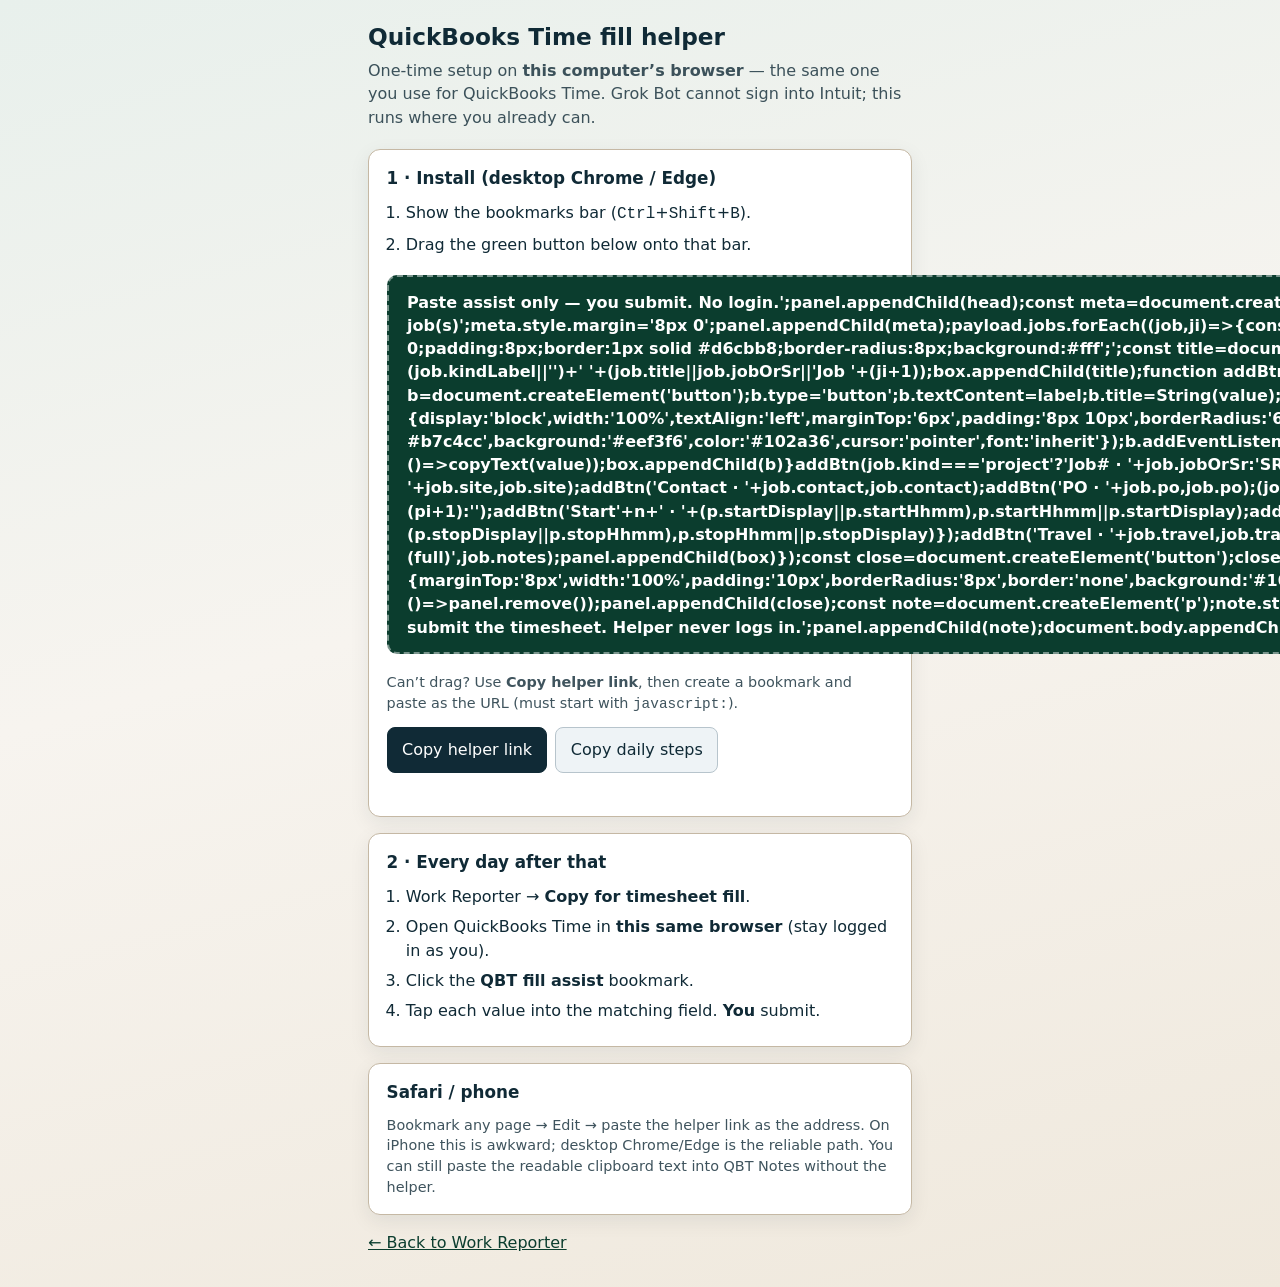
==== qbt-fill-setup.html @ 243ca481 "Deploy Work Reporter 2026-08-21-qbt-own-browser: own-browser QBT fill helper Co-authored-by: Cursor " ====
<!DOCTYPE html>
<html lang="en">
  <head>
    <meta charset="UTF-8" />
    <meta name="viewport" content="width=device-width, initial-scale=1" />
    <title>QBT fill helper — one-time setup</title>
    <style>
      :root {
        --navy: #102a36;
        --cream: #f7f4ef;
        --line: #c5b8a4;
        --green: #0b3d2e;
      }
      * {
        box-sizing: border-box;
      }
      body {
        margin: 0;
        font: 16px/1.45 system-ui, sans-serif;
        color: var(--navy);
        background: linear-gradient(165deg, #e8f0ec 0%, var(--cream) 45%, #efe8dc 100%);
        min-height: 100vh;
        padding: 1.25rem;
      }
      main {
        max-width: 34rem;
        margin: 0 auto;
      }
      h1 {
        font-size: 1.45rem;
        margin: 0 0 0.35rem;
      }
      .sub {
        opacity: 0.8;
        margin: 0 0 1.25rem;
      }
      .card {
        background: #fff;
        border: 1px solid var(--line);
        border-radius: 12px;
        padding: 1rem 1.1rem;
        margin-bottom: 1rem;
        box-shadow: 0 6px 20px rgba(16, 42, 54, 0.08);
      }
      .card h2 {
        font-size: 1.05rem;
        margin: 0 0 0.65rem;
      }
      ol {
        margin: 0;
        padding-left: 1.2rem;
      }
      li {
        margin-bottom: 0.45rem;
      }
      .drag {
        display: inline-flex;
        align-items: center;
        justify-content: center;
        margin: 0.75rem 0;
        padding: 0.85rem 1.15rem;
        background: var(--green);
        color: #fff;
        text-decoration: none;
        border-radius: 10px;
        font-weight: 600;
        border: 2px dashed rgba(255, 255, 255, 0.45);
        cursor: grab;
      }
      .drag:active {
        cursor: grabbing;
      }
      .hint {
        font-size: 0.9rem;
        opacity: 0.8;
        margin: 0.35rem 0 0;
      }
      button {
        font: inherit;
        padding: 0.65rem 0.9rem;
        border-radius: 8px;
        border: 1px solid #b7c4cc;
        background: #eef3f6;
        color: var(--navy);
        cursor: pointer;
      }
      button.primary {
        background: var(--navy);
        color: #fff;
        border-color: var(--navy);
      }
      .row {
        display: flex;
        flex-wrap: wrap;
        gap: 0.5rem;
        margin-top: 0.75rem;
      }
      #status {
        min-height: 1.3em;
        margin: 0.5rem 0 0;
        font-size: 0.95rem;
      }
      a.back {
        color: var(--green);
      }
    </style>
  </head>
  <body>
    <main>
      <h1>QuickBooks Time fill helper</h1>
      <p class="sub">
        One-time setup on <strong>this computer’s browser</strong> — the same one you use for
        QuickBooks Time. Grok Bot cannot sign into Intuit; this runs where you already can.
      </p>

      <section class="card">
        <h2>1 · Install (desktop Chrome / Edge)</h2>
        <ol>
          <li>Show the bookmarks bar (<kbd>Ctrl</kbd>+<kbd>Shift</kbd>+<kbd>B</kbd>).</li>
          <li>Drag the green button below onto that bar.</li>
        </ol>
        <!-- Bookmarklet: floating paste panel on QBT; no login, no auto-submit. -->
        <a
          class="drag"
          id="bookmarklet"
          href="javascript:(async function(){const START='=== CCI_QBT_FILL_V1 ===',END='=== END_CCI_QBT_FILL ===';function parseClipboard(text){const a=text.indexOf(START),b=text.indexOf(END);if(a<0||b<0||b<=a)return null;try{const data=JSON.parse(text.slice(a+START.length,b).trim());if(!data||data.v!==1||!Array.isArray(data.jobs))return null;return data}catch(e){return null}}function toast(msg){const t=document.createElement('div');t.textContent=msg;Object.assign(t.style,{position:'fixed',bottom:'16px',left:'50%',transform:'translateX(-50%)',zIndex:2147483647,background:'#102a36',color:'#fff',padding:'10px 14px',borderRadius:'8px',font:'14px/1.3 system-ui,sans-serif',maxWidth:'90vw'});document.body.appendChild(t);setTimeout(()=>t.remove(),2200)}async function copyText(value){const v=String(value??'');try{await navigator.clipboard.writeText(v)}catch(e){}const el=document.activeElement;if(el&&(el.tagName==='INPUT'||el.tagName==='TEXTAREA')&&!el.disabled&&!el.readOnly){el.focus();try{document.execCommand('selectAll',false);document.execCommand('insertText',false,v)}catch(e){el.value=v;el.dispatchEvent(new Event('input',{bubbles:true}));el.dispatchEvent(new Event('change',{bubbles:true}))}toast('Pasted into focused field');return}toast('Copied — tap a QBT field, then paste')}let text='';try{text=await navigator.clipboard.readText()}catch(e){alert('Clipboard blocked. In Work Reporter tap Copy for timesheet fill, then allow clipboard when prompted, or paste the block into this prompt.');text=window.prompt('Paste the CCI_QBT_FILL clipboard text here:','')||''}const payload=parseClipboard(text);if(!payload){alert('No CCI_QBT_FILL_V1 block found. In the PWA tap “Copy for timesheet fill”, then run this again.');return}const old=document.getElementById('cci-qbt-fill-panel');if(old)old.remove();const panel=document.createElement('div');panel.id='cci-qbt-fill-panel';Object.assign(panel.style,{position:'fixed',top:'12px',right:'12px',zIndex:2147483646,width:'min(360px, 92vw)',maxHeight:'80vh',overflow:'auto',background:'#f7f4ef',color:'#102a36',border:'1px solid #c5b8a4',borderRadius:'12px',boxShadow:'0 8px 28px rgba(16,42,54,.25)',font:'13px/1.35 system-ui,sans-serif',padding:'12px'});const head=document.createElement('div');head.innerHTML='<strong>CCI → QBT fill</strong><div style=\"opacity:.75;margin-top:4px\">Paste assist only — you submit. No login.</div>';panel.appendChild(head);const meta=document.createElement('p');meta.textContent=payload.dayLabel+' · '+payload.jobs.length+' job(s)';meta.style.margin='8px 0';panel.appendChild(meta);payload.jobs.forEach((job,ji)=>{const box=document.createElement('div');box.style.cssText='margin:10px 0;padding:8px;border:1px solid #d6cbb8;border-radius:8px;background:#fff';';const title=document.createElement('div');title.style.fontWeight='600';title.textContent=(job.kindLabel||'')+' '+(job.title||job.jobOrSr||'Job '+(ji+1));box.appendChild(title);function addBtn(label,value){if(value==null||String(value).trim()==='')return;const b=document.createElement('button');b.type='button';b.textContent=label;b.title=String(value);Object.assign(b.style,{display:'block',width:'100%',textAlign:'left',marginTop:'6px',padding:'8px 10px',borderRadius:'6px',border:'1px solid #b7c4cc',background:'#eef3f6',color:'#102a36',cursor:'pointer',font:'inherit'});b.addEventListener('click',()=>copyText(value));box.appendChild(b)}addBtn(job.kind==='project'?'Job# · '+job.jobOrSr:'SR# · '+job.jobOrSr,job.jobOrSr);addBtn('Site · '+job.site,job.site);addBtn('Contact · '+job.contact,job.contact);addBtn('PO · '+job.po,job.po);(job.punches||[]).forEach((p,pi)=>{const n=(job.punches.length>1?' '+(pi+1):'');addBtn('Start'+n+' · '+(p.startDisplay||p.startHhmm),p.startHhmm||p.startDisplay);addBtn('Stop'+n+' · '+(p.stopDisplay||p.stopHhmm),p.stopHhmm||p.stopDisplay)});addBtn('Travel · '+job.travel,job.travel);addBtn('Mileage · '+job.mileage,job.mileage);addBtn('Notes (full)',job.notes);panel.appendChild(box)});const close=document.createElement('button');close.type='button';close.textContent='Close';Object.assign(close.style,{marginTop:'8px',width:'100%',padding:'10px',borderRadius:'8px',border:'none',background:'#102a36',color:'#fff',cursor:'pointer',font:'inherit'});close.addEventListener('click',()=>panel.remove());panel.appendChild(close);const note=document.createElement('p');note.style.cssText='margin:8px 0 0;font-size:11px;opacity:.7';note.textContent='You submit the timesheet. Helper never logs in.';panel.appendChild(note);document.body.appendChild(panel)})();"
          >QBT fill assist</a
        >
        <p class="hint">
          Can’t drag? Use <strong>Copy helper link</strong>, then create a bookmark and paste as the
          URL (must start with <code>javascript:</code>).
        </p>
        <div class="row">
          <button type="button" class="primary" id="copy-link">Copy helper link</button>
          <button type="button" id="copy-howto">Copy daily steps</button>
        </div>
        <p id="status" role="status"></p>
      </section>

      <section class="card">
        <h2>2 · Every day after that</h2>
        <ol>
          <li>Work Reporter → <strong>Copy for timesheet fill</strong>.</li>
          <li>
            Open QuickBooks Time in <strong>this same browser</strong> (stay logged in as you).
          </li>
          <li>Click the <strong>QBT fill assist</strong> bookmark.</li>
          <li>Tap each value into the matching field. <strong>You</strong> submit.</li>
        </ol>
      </section>

      <section class="card">
        <h2>Safari / phone</h2>
        <p class="hint" style="margin: 0">
          Bookmark any page → Edit → paste the helper link as the address. On iPhone this is
          awkward; desktop Chrome/Edge is the reliable path. You can still paste the readable
          clipboard text into QBT Notes without the helper.
        </p>
      </section>

      <p><a class="back" href="./">← Back to Work Reporter</a></p>
    </main>
    <script>
      const link = document.getElementById('bookmarklet')
      const status = document.getElementById('status')
      const daily =
        '1) Work Reporter → Copy for timesheet fill\n' +
        '2) Open QuickBooks Time (same browser, already logged in)\n' +
        '3) Click bookmark “QBT fill assist”\n' +
        '4) Tap values into fields — you submit'

      document.getElementById('copy-link').addEventListener('click', async () => {
        try {
          await navigator.clipboard.writeText(link.getAttribute('href') || '')
          status.textContent = 'Helper link copied — paste it as a bookmark URL.'
        } catch {
          status.textContent = 'Copy failed — long-press the green button and copy link address.'
        }
      })
      document.getElementById('copy-howto').addEventListener('click', async () => {
        try {
          await navigator.clipboard.writeText(daily)
          status.textContent = 'Daily steps copied.'
        } catch {
          status.textContent = 'Copy failed.'
        }
      })
    </script>
  </body>
</html>
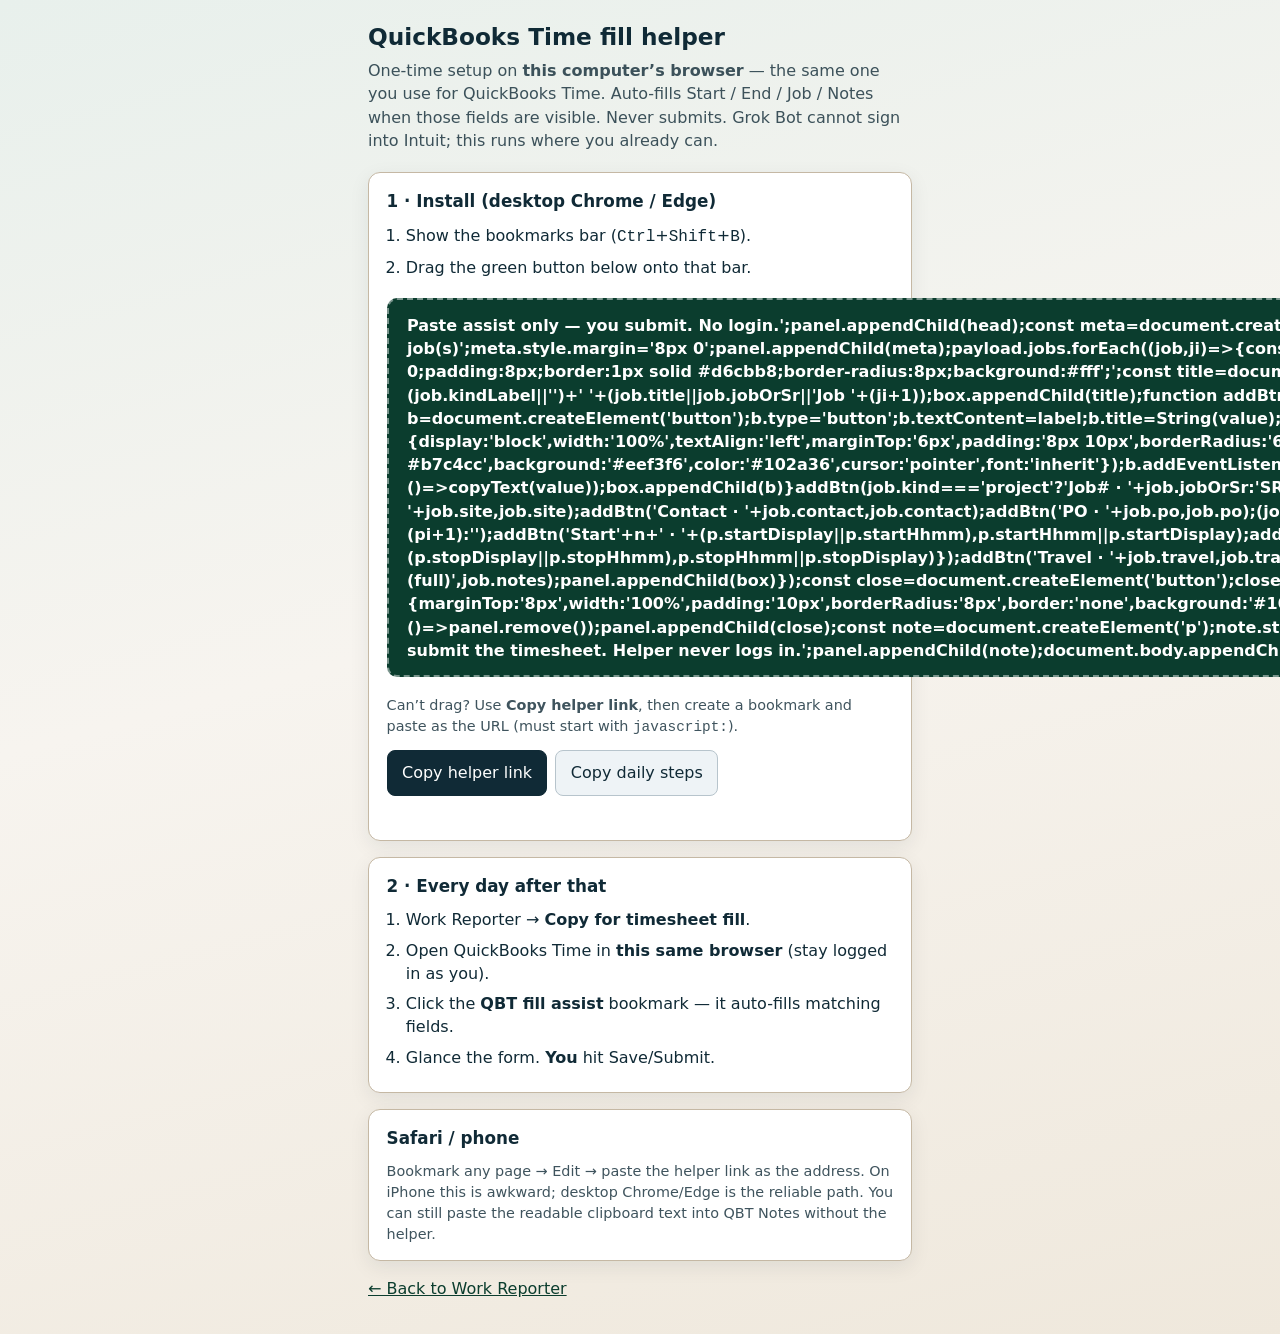
==== commit e54bd57b: "Deploy Work Reporter 2026-08-21-qbt-autofill: proven mock auto-fill assist Co-authored-by: Cursor <c" ====
--- a/qbt-fill-setup.html
+++ b/qbt-fill-setup.html
@@ -110,7 +110,8 @@
       <h1>QuickBooks Time fill helper</h1>
       <p class="sub">
         One-time setup on <strong>this computer’s browser</strong> — the same one you use for
-        QuickBooks Time. Grok Bot cannot sign into Intuit; this runs where you already can.
+        QuickBooks Time. Auto-fills Start / End / Job / Notes when those fields are visible. Never
+        submits. Grok Bot cannot sign into Intuit; this runs where you already can.
       </p>
 
       <section class="card">
@@ -123,7 +124,7 @@
         <a
           class="drag"
           id="bookmarklet"
-          href="javascript:(async function(){const START='=== CCI_QBT_FILL_V1 ===',END='=== END_CCI_QBT_FILL ===';function parseClipboard(text){const a=text.indexOf(START),b=text.indexOf(END);if(a<0||b<0||b<=a)return null;try{const data=JSON.parse(text.slice(a+START.length,b).trim());if(!data||data.v!==1||!Array.isArray(data.jobs))return null;return data}catch(e){return null}}function toast(msg){const t=document.createElement('div');t.textContent=msg;Object.assign(t.style,{position:'fixed',bottom:'16px',left:'50%',transform:'translateX(-50%)',zIndex:2147483647,background:'#102a36',color:'#fff',padding:'10px 14px',borderRadius:'8px',font:'14px/1.3 system-ui,sans-serif',maxWidth:'90vw'});document.body.appendChild(t);setTimeout(()=>t.remove(),2200)}async function copyText(value){const v=String(value??'');try{await navigator.clipboard.writeText(v)}catch(e){}const el=document.activeElement;if(el&&(el.tagName==='INPUT'||el.tagName==='TEXTAREA')&&!el.disabled&&!el.readOnly){el.focus();try{document.execCommand('selectAll',false);document.execCommand('insertText',false,v)}catch(e){el.value=v;el.dispatchEvent(new Event('input',{bubbles:true}));el.dispatchEvent(new Event('change',{bubbles:true}))}toast('Pasted into focused field');return}toast('Copied — tap a QBT field, then paste')}let text='';try{text=await navigator.clipboard.readText()}catch(e){alert('Clipboard blocked. In Work Reporter tap Copy for timesheet fill, then allow clipboard when prompted, or paste the block into this prompt.');text=window.prompt('Paste the CCI_QBT_FILL clipboard text here:','')||''}const payload=parseClipboard(text);if(!payload){alert('No CCI_QBT_FILL_V1 block found. In the PWA tap “Copy for timesheet fill”, then run this again.');return}const old=document.getElementById('cci-qbt-fill-panel');if(old)old.remove();const panel=document.createElement('div');panel.id='cci-qbt-fill-panel';Object.assign(panel.style,{position:'fixed',top:'12px',right:'12px',zIndex:2147483646,width:'min(360px, 92vw)',maxHeight:'80vh',overflow:'auto',background:'#f7f4ef',color:'#102a36',border:'1px solid #c5b8a4',borderRadius:'12px',boxShadow:'0 8px 28px rgba(16,42,54,.25)',font:'13px/1.35 system-ui,sans-serif',padding:'12px'});const head=document.createElement('div');head.innerHTML='<strong>CCI → QBT fill</strong><div style=\"opacity:.75;margin-top:4px\">Paste assist only — you submit. No login.</div>';panel.appendChild(head);const meta=document.createElement('p');meta.textContent=payload.dayLabel+' · '+payload.jobs.length+' job(s)';meta.style.margin='8px 0';panel.appendChild(meta);payload.jobs.forEach((job,ji)=>{const box=document.createElement('div');box.style.cssText='margin:10px 0;padding:8px;border:1px solid #d6cbb8;border-radius:8px;background:#fff';';const title=document.createElement('div');title.style.fontWeight='600';title.textContent=(job.kindLabel||'')+' '+(job.title||job.jobOrSr||'Job '+(ji+1));box.appendChild(title);function addBtn(label,value){if(value==null||String(value).trim()==='')return;const b=document.createElement('button');b.type='button';b.textContent=label;b.title=String(value);Object.assign(b.style,{display:'block',width:'100%',textAlign:'left',marginTop:'6px',padding:'8px 10px',borderRadius:'6px',border:'1px solid #b7c4cc',background:'#eef3f6',color:'#102a36',cursor:'pointer',font:'inherit'});b.addEventListener('click',()=>copyText(value));box.appendChild(b)}addBtn(job.kind==='project'?'Job# · '+job.jobOrSr:'SR# · '+job.jobOrSr,job.jobOrSr);addBtn('Site · '+job.site,job.site);addBtn('Contact · '+job.contact,job.contact);addBtn('PO · '+job.po,job.po);(job.punches||[]).forEach((p,pi)=>{const n=(job.punches.length>1?' '+(pi+1):'');addBtn('Start'+n+' · '+(p.startDisplay||p.startHhmm),p.startHhmm||p.startDisplay);addBtn('Stop'+n+' · '+(p.stopDisplay||p.stopHhmm),p.stopHhmm||p.stopDisplay)});addBtn('Travel · '+job.travel,job.travel);addBtn('Mileage · '+job.mileage,job.mileage);addBtn('Notes (full)',job.notes);panel.appendChild(box)});const close=document.createElement('button');close.type='button';close.textContent='Close';Object.assign(close.style,{marginTop:'8px',width:'100%',padding:'10px',borderRadius:'8px',border:'none',background:'#102a36',color:'#fff',cursor:'pointer',font:'inherit'});close.addEventListener('click',()=>panel.remove());panel.appendChild(close);const note=document.createElement('p');note.style.cssText='margin:8px 0 0;font-size:11px;opacity:.7';note.textContent='You submit the timesheet. Helper never logs in.';panel.appendChild(note);document.body.appendChild(panel)})();"
+          href="javascript:(function()%7B(function%20(global)%20%7B%20const%20START%20%3D%20'%3D%3D%3D%20CCI_QBT_FILL_V1%20%3D%3D%3D'%20const%20END%20%3D%20'%3D%3D%3D%20END_CCI_QBT_FILL%20%3D%3D%3D'%20function%20parseClipboard(text)%20%7B%20const%20a%20%3D%20text.indexOf(START)%20const%20b%20%3D%20text.indexOf(END)%20if%20(a%20%3C%200%20%7C%7C%20b%20%3C%200%20%7C%7C%20b%20%3C%3D%20a)%20return%20null%20try%20%7B%20const%20data%20%3D%20JSON.parse(text.slice(a%20%2B%20START.length%2C%20b).trim())%20if%20(!data%20%7C%7C%20data.v%20!%3D%3D%201%20%7C%7C%20!Array.isArray(data.jobs))%20return%20null%20return%20data%20%7D%20catch%20%7B%20return%20null%20%7D%20%7D%20function%20toast(msg)%20%7B%20const%20t%20%3D%20document.createElement('div')%20t.textContent%20%3D%20msg%20Object.assign(t.style%2C%20%7B%20position%3A%20'fixed'%2C%20bottom%3A%20'16px'%2C%20left%3A%20'50%25'%2C%20transform%3A%20'translateX(-50%25)'%2C%20zIndex%3A%202147483647%2C%20background%3A%20'%23102a36'%2C%20color%3A%20'%23fff'%2C%20padding%3A%20'10px%2014px'%2C%20borderRadius%3A%20'8px'%2C%20font%3A%20'14px%2F1.3%20system-ui%2Csans-serif'%2C%20maxWidth%3A%20'90vw'%2C%20%7D)%20document.body.appendChild(t)%20setTimeout(()%20%3D%3E%20t.remove()%2C%202400)%20%7D%20function%20setFieldValue(el%2C%20value)%20%7B%20if%20(!el%20%7C%7C%20value%20%3D%3D%20null)%20return%20false%20const%20v%20%3D%20String(value)%20el.focus()%20const%20proto%20%3D%20el.tagName%20%3D%3D%3D%20'TEXTAREA'%20%3F%20HTMLTextAreaElement.prototype%20%3A%20HTMLInputElement.prototype%20const%20desc%20%3D%20Object.getOwnPropertyDescriptor(proto%2C%20'value')%20if%20(desc%20%26%26%20desc.set)%20desc.set.call(el%2C%20v)%20else%20el.value%20%3D%20v%20el.dispatchEvent(new%20Event('input'%2C%20%7B%20bubbles%3A%20true%20%7D))%20el.dispatchEvent(new%20Event('change'%2C%20%7B%20bubbles%3A%20true%20%7D))%20el.dispatchEvent(new%20KeyboardEvent('keyup'%2C%20%7B%20bubbles%3A%20true%20%7D))%20return%20true%20%7D%20function%20labelTextFor(el)%20%7B%20if%20(el.id)%20%7B%20const%20byFor%20%3D%20document.querySelector(%60label%5Bfor%3D%22%24%7BCSS.escape(el.id)%7D%22%5D%60)%20if%20(byFor)%20return%20(byFor.textContent%20%7C%7C%20'').trim()%20%7D%20const%20wrap%20%3D%20el.closest('label')%20if%20(wrap)%20return%20(wrap.textContent%20%7C%7C%20'').trim()%20const%20prev%20%3D%20el.previousElementSibling%20if%20(prev%20%26%26%20%2F%5ELABEL%7CSPAN%7CDIV%7CP%7CTD%7CTH%24%2F.test(prev.tagName))%20%7B%20return%20(prev.textContent%20%7C%7C%20'').trim()%20%7D%20const%20row%20%3D%20el.closest('tr%2C%20.form-group%2C%20.field%2C%20%5Bclass*%3D%22Field%22%5D%2C%20%5Bclass*%3D%22row%22%5D')%20if%20(row)%20%7B%20const%20lab%20%3D%20row.querySelector('label%2C%20.label%2C%20%5Bclass*%3D%22label%22%5D')%20if%20(lab)%20return%20(lab.textContent%20%7C%7C%20'').trim()%20%7D%20return%20(el.getAttribute('aria-label')%20%7C%7C%20el.name%20%7C%7C%20el.placeholder%20%7C%7C%20'').trim()%20%7D%20function%20editableFields(root)%20%7B%20return%20Array.from(%20root.querySelectorAll('input%3Anot(%5Btype%3Dhidden%5D)%3Anot(%5Btype%3Dsubmit%5D)%3Anot(%5Btype%3Dbutton%5D)%3Anot(%5Btype%3Dcheckbox%5D)%3Anot(%5Btype%3Dradio%5D)%2C%20textarea%2C%20%5Bcontenteditable%3D%22true%22%5D')%2C%20).filter((el)%20%3D%3E%20!el.disabled%20%26%26%20!el.readOnly)%20%7D%20function%20scoreField(el%2C%20kinds)%20%7B%20const%20blob%20%3D%20%60%24%7BlabelTextFor(el)%7D%20%24%7Bel.name%20%7C%7C%20''%7D%20%24%7Bel.id%20%7C%7C%20''%7D%20%24%7Bel.placeholder%20%7C%7C%20''%7D%60.toLowerCase()%20let%20score%20%3D%200%20for%20(const%20k%20of%20kinds)%20%7B%20if%20(blob.includes(k))%20score%20%2B%3D%202%20%7D%20if%20(kinds.includes('start')%20%26%26%20(el.type%20%3D%3D%3D%20'time'%20%7C%7C%20%2Fstart%7Cin%5Cb%7Cclock.%3Fin%2F.test(blob)))%20score%20%2B%3D%201%20if%20(kinds.includes('end')%20%26%26%20(el.type%20%3D%3D%3D%20'time'%20%7C%7C%20%2Fend%7Cout%5Cb%7Cstop%7Cclock.%3Fout%2F.test(blob)))%20score%20%2B%3D%201%20if%20(kinds.includes('notes')%20%26%26%20el.tagName%20%3D%3D%3D%20'TEXTAREA')%20score%20%2B%3D%202%20return%20score%20%7D%20function%20pickField(root%2C%20kinds)%20%7B%20let%20best%20%3D%20null%20let%20bestScore%20%3D%200%20for%20(const%20el%20of%20editableFields(root))%20%7B%20const%20s%20%3D%20scoreField(el%2C%20kinds)%20if%20(s%20%3E%20bestScore)%20%7B%20bestScore%20%3D%20s%20best%20%3D%20el%20%7D%20%7D%20return%20bestScore%20%3E%200%20%3F%20best%20%3A%20null%20%7D%20function%20autoFillJob(job%2C%20root%20%3D%20document)%20%7B%20const%20filled%20%3D%20%5B%5D%20const%20notes%20%3D%20pickField(root%2C%20%5B'notes'%2C%20'note'%2C%20'comment'%2C%20'description'%5D)%20if%20(notes%20%26%26%20job.notes%20%26%26%20setFieldValue(notes%2C%20job.notes))%20filled.push('notes')%20const%20punch%20%3D%20(job.punches%20%26%26%20job.punches%5B0%5D)%20%7C%7C%20null%20if%20(punch)%20%7B%20const%20start%20%3D%20pickField(root%2C%20%5B'start'%2C%20'clock%20in'%2C%20'time%20in'%2C%20'in%20time'%5D)%20const%20end%20%3D%20pickField(root%2C%20%5B'end'%2C%20'stop'%2C%20'clock%20out'%2C%20'time%20out'%2C%20'out%20time'%5D)%20const%20startVal%20%3D%20punch.startHhmm%20%7C%7C%20punch.startDisplay%20const%20endVal%20%3D%20punch.stopHhmm%20%7C%7C%20(punch.running%20%3F%20''%20%3A%20punch.stopDisplay)%20if%20(start%20%26%26%20startVal%20%26%26%20setFieldValue(start%2C%20startVal))%20filled.push('start')%20if%20(end%20%26%26%20endVal%20%26%26%20setFieldValue(end%2C%20endVal))%20filled.push('end')%20%7D%20const%20jobField%20%3D%20pickField(root%2C%20%5B'job'%2C%20'customer'%2C%20'jobcode'%2C%20'job%20code'%2C%20'project'%5D)%20if%20(jobField%20%26%26%20job.jobOrSr%20%26%26%20setFieldValue(jobField%2C%20job.jobOrSr))%20filled.push('job')%20return%20filled%20%7D%20async%20function%20copyText(value)%20%7B%20const%20v%20%3D%20String(value%20%3F%3F%20'')%20try%20%7B%20await%20navigator.clipboard.writeText(v)%20%7D%20catch%20%7B%20%7D%20const%20el%20%3D%20document.activeElement%20if%20(%20el%20%26%26%20(el.tagName%20%3D%3D%3D%20'INPUT'%20%7C%7C%20el.tagName%20%3D%3D%3D%20'TEXTAREA')%20%26%26%20!el.disabled%20%26%26%20!el.readOnly%20)%20%7B%20setFieldValue(el%2C%20v)%20toast('Pasted%20into%20focused%20field')%20return%20%7D%20toast('Copied%20%E2%80%94%20tap%20a%20QBT%20field%2C%20then%20paste')%20%7D%20function%20showPanel(payload)%20%7B%20const%20old%20%3D%20document.getElementById('cci-qbt-fill-panel')%20if%20(old)%20old.remove()%20const%20panel%20%3D%20document.createElement('div')%20panel.id%20%3D%20'cci-qbt-fill-panel'%20Object.assign(panel.style%2C%20%7B%20position%3A%20'fixed'%2C%20top%3A%20'12px'%2C%20right%3A%20'12px'%2C%20zIndex%3A%202147483646%2C%20width%3A%20'min(380px%2C%2092vw)'%2C%20maxHeight%3A%20'85vh'%2C%20overflow%3A%20'auto'%2C%20background%3A%20'%23f7f4ef'%2C%20color%3A%20'%23102a36'%2C%20border%3A%20'1px%20solid%20%23c5b8a4'%2C%20borderRadius%3A%20'12px'%2C%20boxShadow%3A%20'0%208px%2028px%20rgba(16%2C42%2C54%2C.25)'%2C%20font%3A%20'13px%2F1.35%20system-ui%2Csans-serif'%2C%20padding%3A%20'12px'%2C%20%7D)%20const%20head%20%3D%20document.createElement('div')%20head.innerHTML%20%3D%20'%3Cstrong%3ECCI%20%E2%86%92%20QBT%20fill%3C%2Fstrong%3E%3Cdiv%20style%3D%22opacity%3A.75%3Bmargin-top%3A4px%22%3EAuto-fills%20matching%20fields.%20Never%20submits.%3C%2Fdiv%3E'%20panel.appendChild(head)%20const%20meta%20%3D%20document.createElement('p')%20meta.textContent%20%3D%20%60%24%7Bpayload.dayLabel%7D%20%C2%B7%20%24%7Bpayload.jobs.length%7D%20job(s)%60%20meta.style.margin%20%3D%20'8px%200'%20panel.appendChild(meta)%20payload.jobs.forEach((job%2C%20ji)%20%3D%3E%20%7B%20const%20box%20%3D%20document.createElement('div')%20box.style.cssText%20%3D%20'margin%3A10px%200%3Bpadding%3A8px%3Bborder%3A1px%20solid%20%23d6cbb8%3Bborder-radius%3A8px%3Bbackground%3A%23fff%3B'%20const%20title%20%3D%20document.createElement('div')%20title.style.fontWeight%20%3D%20'600'%20title.textContent%20%3D%20%60%24%7Bjob.kindLabel%20%7C%7C%20''%7D%20%24%7Bjob.title%20%7C%7C%20job.jobOrSr%20%7C%7C%20'Job%20'%20%2B%20(ji%20%2B%201)%7D%60%20box.appendChild(title)%20const%20auto%20%3D%20document.createElement('button')%20auto.type%20%3D%20'button'%20auto.textContent%20%3D%20'Auto-fill%20this%20job%20on%20page'%20Object.assign(auto.style%2C%20%7B%20display%3A%20'block'%2C%20width%3A%20'100%25'%2C%20marginTop%3A%20'8px'%2C%20padding%3A%20'10px'%2C%20borderRadius%3A%20'8px'%2C%20border%3A%20'none'%2C%20background%3A%20'%230b3d2e'%2C%20color%3A%20'%23fff'%2C%20cursor%3A%20'pointer'%2C%20font%3A%20'inherit'%2C%20fontWeight%3A%20'600'%2C%20%7D)%20auto.addEventListener('click'%2C%20()%20%3D%3E%20%7B%20const%20filled%20%3D%20autoFillJob(job)%20if%20(filled.length%20%3D%3D%3D%200)%20%7B%20toast('No%20matching%20fields%20found%20%E2%80%94%20use%20tap-to-copy%20below')%20%7D%20else%20%7B%20toast('Filled%3A%20'%20%2B%20filled.join('%2C%20')%20%2B%20'%20%E2%80%94%20you%20submit')%20%7D%20%7D)%20box.appendChild(auto)%20function%20addBtn(label%2C%20value)%20%7B%20if%20(value%20%3D%3D%20null%20%7C%7C%20String(value).trim()%20%3D%3D%3D%20'')%20return%20const%20b%20%3D%20document.createElement('button')%20b.type%20%3D%20'button'%20b.textContent%20%3D%20label%20b.title%20%3D%20String(value)%20Object.assign(b.style%2C%20%7B%20display%3A%20'block'%2C%20width%3A%20'100%25'%2C%20textAlign%3A%20'left'%2C%20marginTop%3A%20'6px'%2C%20padding%3A%20'8px%2010px'%2C%20borderRadius%3A%20'6px'%2C%20border%3A%20'1px%20solid%20%23b7c4cc'%2C%20background%3A%20'%23eef3f6'%2C%20color%3A%20'%23102a36'%2C%20cursor%3A%20'pointer'%2C%20font%3A%20'inherit'%2C%20%7D)%20b.addEventListener('click'%2C%20()%20%3D%3E%20copyText(value))%20box.appendChild(b)%20%7D%20addBtn(job.kind%20%3D%3D%3D%20'project'%20%3F%20'Job%23%20%C2%B7%20'%20%2B%20job.jobOrSr%20%3A%20'SR%23%20%C2%B7%20'%20%2B%20job.jobOrSr%2C%20job.jobOrSr)%20addBtn('Site%20%C2%B7%20'%20%2B%20job.site%2C%20job.site)%20addBtn('Contact%20%C2%B7%20'%20%2B%20job.contact%2C%20job.contact)%20addBtn('PO%20%C2%B7%20'%20%2B%20job.po%2C%20job.po)%20%3B(job.punches%20%7C%7C%20%5B%5D).forEach((p%2C%20pi)%20%3D%3E%20%7B%20const%20n%20%3D%20job.punches.length%20%3E%201%20%3F%20'%20'%20%2B%20(pi%20%2B%201)%20%3A%20''%20addBtn('Start'%20%2B%20n%20%2B%20'%20%C2%B7%20'%20%2B%20(p.startDisplay%20%7C%7C%20p.startHhmm)%2C%20p.startHhmm%20%7C%7C%20p.startDisplay)%20addBtn('Stop'%20%2B%20n%20%2B%20'%20%C2%B7%20'%20%2B%20(p.stopDisplay%20%7C%7C%20p.stopHhmm)%2C%20p.stopHhmm%20%7C%7C%20p.stopDisplay)%20%7D)%20addBtn('Travel%20%C2%B7%20'%20%2B%20job.travel%2C%20job.travel)%20addBtn('Mileage%20%C2%B7%20'%20%2B%20job.mileage%2C%20job.mileage)%20addBtn('Notes%20(full)'%2C%20job.notes)%20panel.appendChild(box)%20%7D)%20if%20(payload.jobs.length%20%3D%3D%3D%201)%20%7B%20const%20once%20%3D%20document.createElement('button')%20once.type%20%3D%20'button'%20once.textContent%20%3D%20'Auto-fill%20now'%20Object.assign(once.style%2C%20%7B%20marginTop%3A%20'4px'%2C%20width%3A%20'100%25'%2C%20padding%3A%20'12px'%2C%20borderRadius%3A%20'8px'%2C%20border%3A%20'none'%2C%20background%3A%20'%23102a36'%2C%20color%3A%20'%23fff'%2C%20cursor%3A%20'pointer'%2C%20font%3A%20'inherit'%2C%20fontWeight%3A%20'600'%2C%20%7D)%20once.addEventListener('click'%2C%20()%20%3D%3E%20%7B%20const%20filled%20%3D%20autoFillJob(payload.jobs%5B0%5D)%20toast(filled.length%20%3F%20'Filled%3A%20'%20%2B%20filled.join('%2C%20')%20%3A%20'No%20matching%20fields%20%E2%80%94%20use%20buttons')%20%7D)%20panel.insertBefore(once%2C%20panel.children%5B2%5D%20%7C%7C%20null)%20setTimeout(()%20%3D%3E%20%7B%20const%20filled%20%3D%20autoFillJob(payload.jobs%5B0%5D)%20if%20(filled.length)%20toast('Auto-filled%3A%20'%20%2B%20filled.join('%2C%20')%20%2B%20'%20%E2%80%94%20you%20submit')%20%7D%2C%2050)%20%7D%20const%20close%20%3D%20document.createElement('button')%20close.type%20%3D%20'button'%20close.textContent%20%3D%20'Close'%20Object.assign(close.style%2C%20%7B%20marginTop%3A%20'8px'%2C%20width%3A%20'100%25'%2C%20padding%3A%20'10px'%2C%20borderRadius%3A%20'8px'%2C%20border%3A%20'none'%2C%20background%3A%20'%235a6a72'%2C%20color%3A%20'%23fff'%2C%20cursor%3A%20'pointer'%2C%20font%3A%20'inherit'%2C%20%7D)%20close.addEventListener('click'%2C%20()%20%3D%3E%20panel.remove())%20panel.appendChild(close)%20document.body.appendChild(panel)%20%7D%20async%20function%20runFromClipboard(textOverride)%20%7B%20let%20text%20%3D%20textOverride%20%7C%7C%20''%20if%20(!text)%20%7B%20try%20%7B%20text%20%3D%20await%20navigator.clipboard.readText()%20%7D%20catch%20%7B%20text%20%3D%20window.prompt(%20'Paste%20the%20CCI_QBT_FILL%20clipboard%20text%20here%20(Copy%20for%20timesheet%20fill%20in%20Work%20Reporter)%3A'%2C%20''%2C%20)%20%7C%7C%20''%20%7D%20%7D%20const%20payload%20%3D%20parseClipboard(text)%20if%20(!payload)%20%7B%20alert(%20'No%20CCI_QBT_FILL_V1%20block%20found.%20In%20Work%20Reporter%20tap%20%E2%80%9CCopy%20for%20timesheet%20fill%E2%80%9D%2C%20then%20run%20this%20again.'%2C%20)%20return%20null%20%7D%20showPanel(payload)%20return%20payload%20%7D%20const%20api%20%3D%20%7B%20parseClipboard%2C%20autoFillJob%2C%20showPanel%2C%20runFromClipboard%2C%20START%2C%20END%2C%20%7D%20global.cciQbtFillAssist%20%3D%20api%20%7D)(typeof%20window%20!%3D%3D%20'undefined'%20%3F%20window%20%3A%20globalThis)%3Bwindow.cciQbtFillAssist.runFromClipboard().catch(function(e)%7Balert(e%26%26e.message%3Fe.message%3Ae)%7D)%7D)()%3B"opacity:.75;margin-top:4px\">Paste assist only — you submit. No login.</div>';panel.appendChild(head);const meta=document.createElement('p');meta.textContent=payload.dayLabel+' · '+payload.jobs.length+' job(s)';meta.style.margin='8px 0';panel.appendChild(meta);payload.jobs.forEach((job,ji)=>{const box=document.createElement('div');box.style.cssText='margin:10px 0;padding:8px;border:1px solid #d6cbb8;border-radius:8px;background:#fff';';const title=document.createElement('div');title.style.fontWeight='600';title.textContent=(job.kindLabel||'')+' '+(job.title||job.jobOrSr||'Job '+(ji+1));box.appendChild(title);function addBtn(label,value){if(value==null||String(value).trim()==='')return;const b=document.createElement('button');b.type='button';b.textContent=label;b.title=String(value);Object.assign(b.style,{display:'block',width:'100%',textAlign:'left',marginTop:'6px',padding:'8px 10px',borderRadius:'6px',border:'1px solid #b7c4cc',background:'#eef3f6',color:'#102a36',cursor:'pointer',font:'inherit'});b.addEventListener('click',()=>copyText(value));box.appendChild(b)}addBtn(job.kind==='project'?'Job# · '+job.jobOrSr:'SR# · '+job.jobOrSr,job.jobOrSr);addBtn('Site · '+job.site,job.site);addBtn('Contact · '+job.contact,job.contact);addBtn('PO · '+job.po,job.po);(job.punches||[]).forEach((p,pi)=>{const n=(job.punches.length>1?' '+(pi+1):'');addBtn('Start'+n+' · '+(p.startDisplay||p.startHhmm),p.startHhmm||p.startDisplay);addBtn('Stop'+n+' · '+(p.stopDisplay||p.stopHhmm),p.stopHhmm||p.stopDisplay)});addBtn('Travel · '+job.travel,job.travel);addBtn('Mileage · '+job.mileage,job.mileage);addBtn('Notes (full)',job.notes);panel.appendChild(box)});const close=document.createElement('button');close.type='button';close.textContent='Close';Object.assign(close.style,{marginTop:'8px',width:'100%',padding:'10px',borderRadius:'8px',border:'none',background:'#102a36',color:'#fff',cursor:'pointer',font:'inherit'});close.addEventListener('click',()=>panel.remove());panel.appendChild(close);const note=document.createElement('p');note.style.cssText='margin:8px 0 0;font-size:11px;opacity:.7';note.textContent='You submit the timesheet. Helper never logs in.';panel.appendChild(note);document.body.appendChild(panel)})();"
           >QBT fill assist</a
         >
         <p class="hint">
@@ -144,8 +145,8 @@
           <li>
             Open QuickBooks Time in <strong>this same browser</strong> (stay logged in as you).
           </li>
-          <li>Click the <strong>QBT fill assist</strong> bookmark.</li>
-          <li>Tap each value into the matching field. <strong>You</strong> submit.</li>
+          <li>Click the <strong>QBT fill assist</strong> bookmark — it auto-fills matching fields.</li>
+          <li>Glance the form. <strong>You</strong> hit Save/Submit.</li>
         </ol>
       </section>
 
